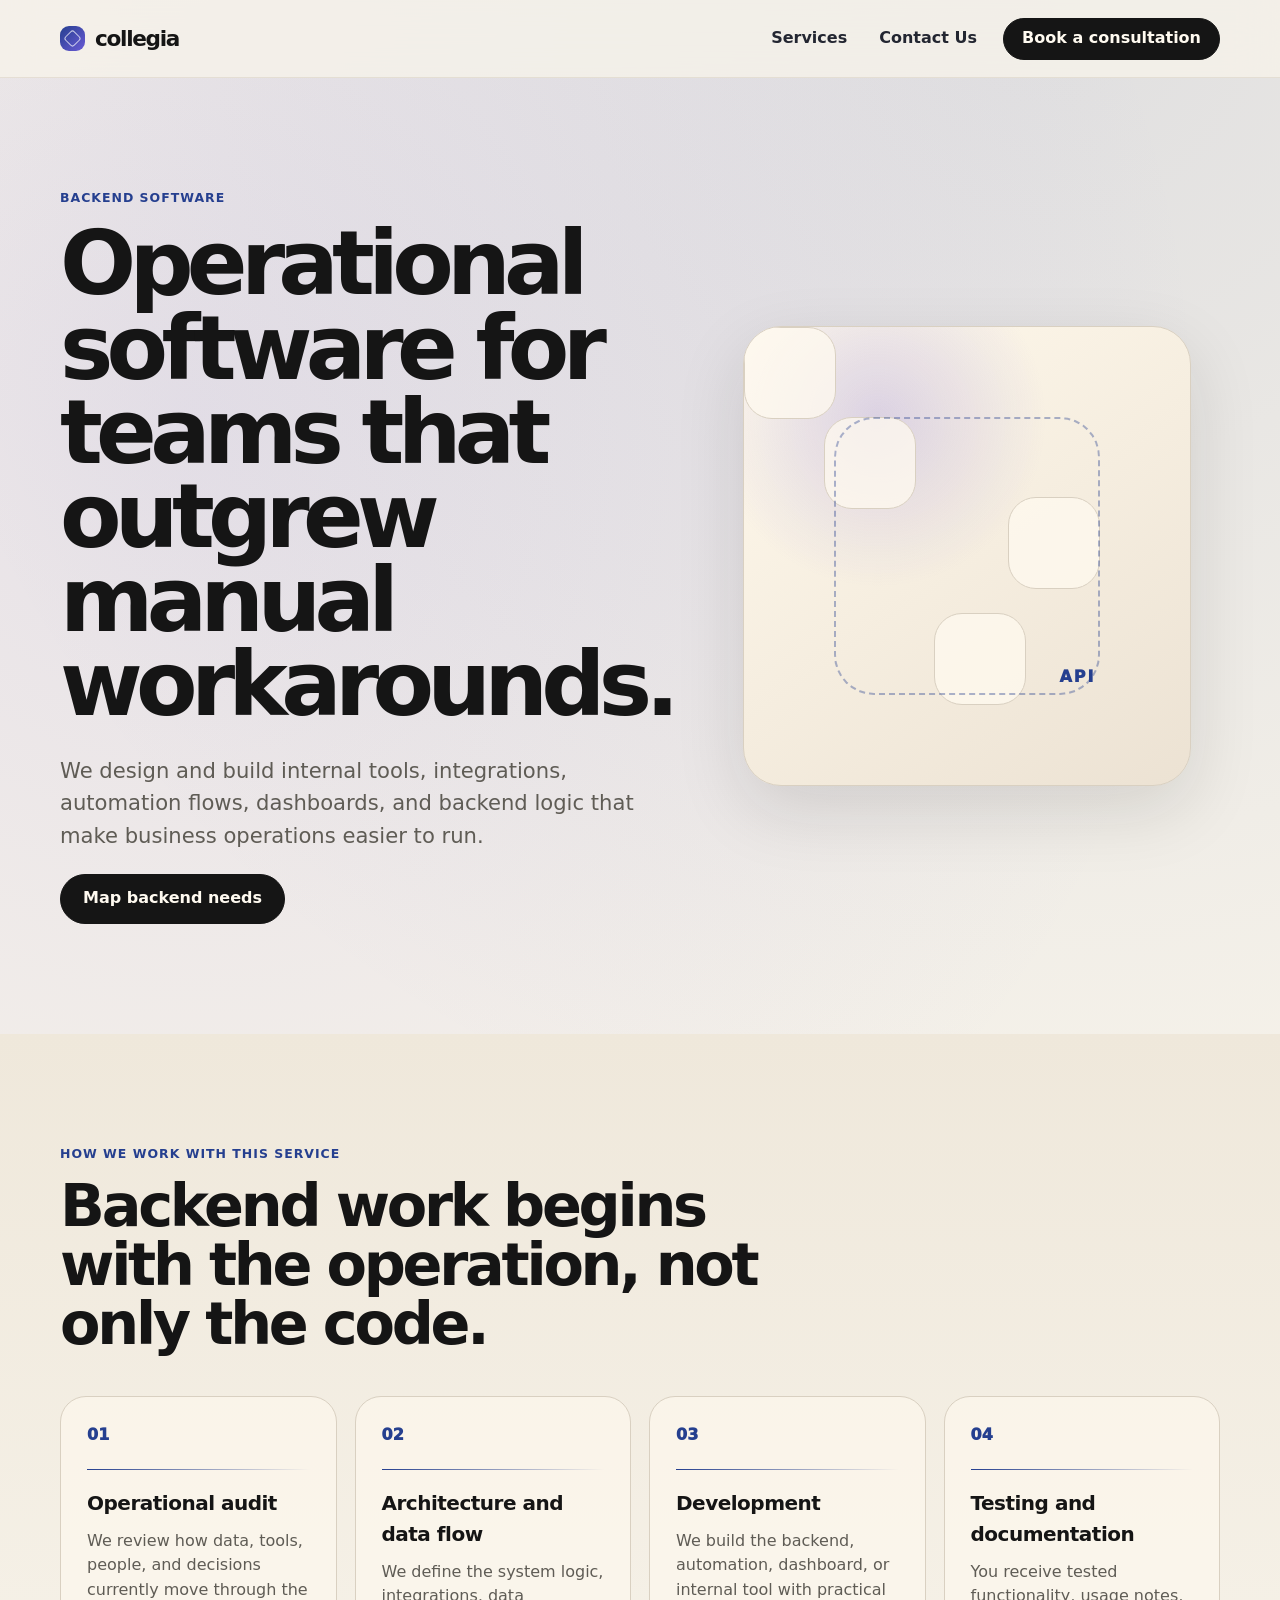
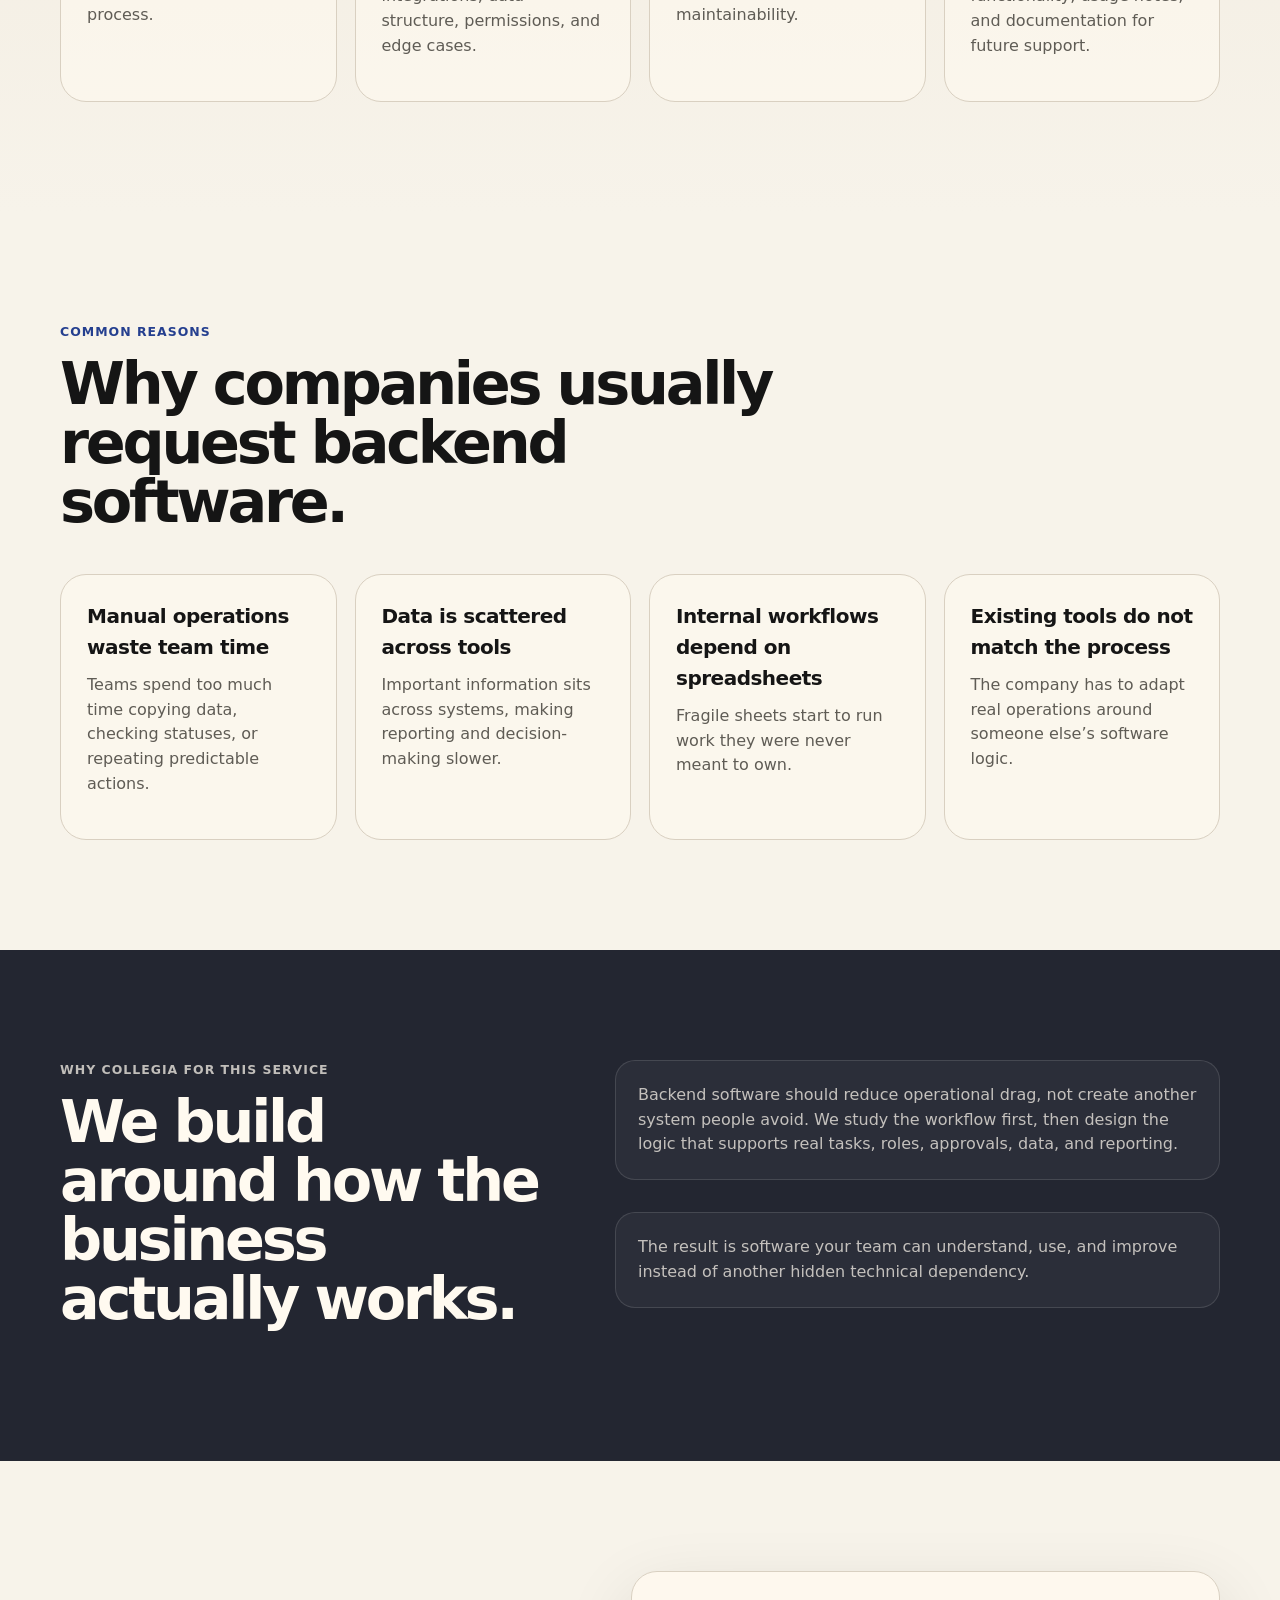
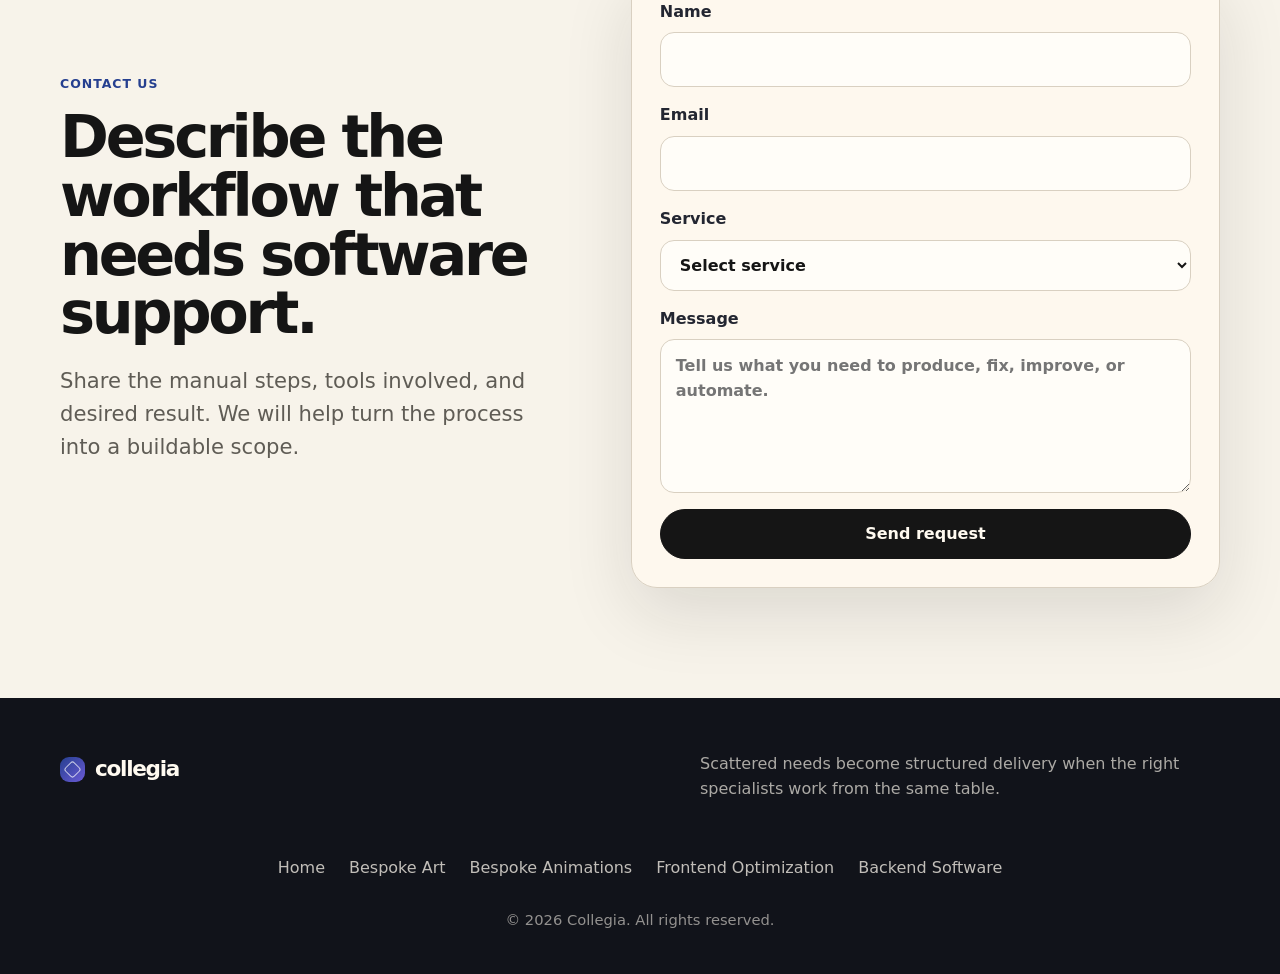
==== backend-software.html @ f005f5a8 "Add files via upload" ====
<!DOCTYPE html>
<html lang="en">
<head>
  <meta charset="UTF-8">
  <meta name="viewport" content="width=device-width, initial-scale=1.0">

  <title>Backend Software | collegia</title>
  <meta name="description" content="Backend software for internal tools, integrations, automation, dashboards, APIs, and reliable operational workflows.">
  <meta name="robots" content="index, follow">
  <meta property="og:title" content="Backend Software | collegia">
  <meta property="og:description" content="Backend software for internal tools, integrations, automation, dashboards, APIs, and reliable operational workflows.">
  <meta property="og:type" content="website">

  <link rel="stylesheet" href="style.css">
</head>
<body class="page-back">
<header class="site-header" data-header>
  <a class="logo" href="index.html" aria-label="collegia home">
    <span class="logo-mark" aria-hidden="true"></span>
    <span class="logo-text">collegia</span>
  </a>

  <button class="menu-toggle" type="button" data-menu-toggle aria-label="Open navigation menu" aria-expanded="false">
    <span></span>
    <span></span>
  </button>

  <nav class="main-nav" data-nav aria-label="Main navigation">
    <div class="dropdown">
      <button class="nav-link dropdown-toggle" type="button" data-dropdown-toggle aria-expanded="false">Services</button>
      <div class="dropdown-menu" aria-label="Services menu">
        <a href="bespoke-art.html">Bespoke Art</a>
        <a href="bespoke-animations.html">Bespoke Animations</a>
        <a href="frontend-optimization.html">Frontend Optimization</a>
        <a href="backend-software.html">Backend Software</a>
      </div>
    </div>
    <a class="nav-link" href="#contact">Contact Us</a>
    <a class="btn btn-small" href="#contact" data-open-contact>Book a consultation</a>
  </nav>
</header>

<main>

<section class="hero section-pad service-hero">
  <div class="container hero-grid">
    <div class="reveal">
      <p class="eyebrow">Backend Software</p>
      <h1>Operational software for teams that outgrew manual workarounds.</h1>
      <p class="lead">We design and build internal tools, integrations, automation flows, dashboards, and backend logic that make business operations easier to run.</p>
      <a class="btn" href="#contact">Map backend needs</a>
    </div>
    <div class="backend-visual service-visual reveal delay-1" role="img" aria-label="Abstract visual for Backend Software">
      <span></span><span></span><span></span><span></span><i></i><b></b><em></em>
    </div>
  </div>
</section>

<section class="section-pad soft-section">
  <div class="container">
    <div class="section-head reveal">
      <p class="eyebrow">How we work with this service</p>
      <h2>Backend work begins with the operation, not only the code.</h2>
    </div>
    <div class="roadmap four">
      <article class="road-step reveal"><span>01</span><h3>Operational audit</h3><p>We review how data, tools, people, and decisions currently move through the process.</p></article>
<article class="road-step reveal"><span>02</span><h3>Architecture and data flow</h3><p>We define the system logic, integrations, data structure, permissions, and edge cases.</p></article>
<article class="road-step reveal"><span>03</span><h3>Development</h3><p>We build the backend, automation, dashboard, or internal tool with practical maintainability.</p></article>
<article class="road-step reveal"><span>04</span><h3>Testing and documentation</h3><p>You receive tested functionality, usage notes, and documentation for future support.</p></article>
    </div>
  </div>
</section>

<section class="section-pad">
  <div class="container">
    <div class="section-head reveal">
      <p class="eyebrow">Common reasons</p>
      <h2>Why companies usually request backend software.</h2>
    </div>
    <div class="benefit-grid">
      <article class="feature-card reveal"><h3>Manual operations waste team time</h3><p>Teams spend too much time copying data, checking statuses, or repeating predictable actions.</p></article>
<article class="feature-card reveal"><h3>Data is scattered across tools</h3><p>Important information sits across systems, making reporting and decision-making slower.</p></article>
<article class="feature-card reveal"><h3>Internal workflows depend on spreadsheets</h3><p>Fragile sheets start to run work they were never meant to own.</p></article>
<article class="feature-card reveal"><h3>Existing tools do not match the process</h3><p>The company has to adapt real operations around someone else’s software logic.</p></article>
    </div>
  </div>
</section>

<section class="section-pad why-section">
  <div class="container why-grid">
    <div class="reveal">
      <p class="eyebrow">Why collegia for this service</p>
      <h2>We build around how the business actually works.</h2>
    </div>
    <div class="why-list reveal delay-1">
      <p>Backend software should reduce operational drag, not create another system people avoid. We study the workflow first, then design the logic that supports real tasks, roles, approvals, data, and reporting.</p>
<p>The result is software your team can understand, use, and improve instead of another hidden technical dependency.</p>
    </div>
  </div>
</section>

<section class="contact-section section-pad" id="contact">
  <div class="container contact-grid">
    <div class="reveal">
      <p class="eyebrow">Contact us</p>
      <h2>Describe the workflow that needs software support.</h2>
      <p class="lead">Share the manual steps, tools involved, and desired result. We will help turn the process into a buildable scope.</p>
    </div>
    <form class="contact-form reveal" action="https://formsubmit.co/contactevheniiteslia@gmail.com" method="POST">
  <input type="hidden" name="_captcha" value="false">
  <input type="hidden" name="_subject" value="New collegia Website Lead">
  <input type="hidden" name="_template" value="table">

  <label for="backendsoftware-name">Name
    <input id="backendsoftware-name" required name="name" type="text" autocomplete="name">
  </label>

  <label for="backendsoftware-email">Email
    <input id="backendsoftware-email" required name="email" type="email" autocomplete="email">
  </label>

  <label for="backendsoftware-service">Service
    <select id="backendsoftware-service" name="service">
      <option value="">Select service</option>
      <option value="Bespoke Art">Bespoke Art</option>
      <option value="Bespoke Animations">Bespoke Animations</option>
      <option value="Frontend Optimization">Frontend Optimization</option>
      <option value="Backend Software">Backend Software</option>
      <option value="All">All</option>
    </select>
  </label>

  <label for="backendsoftware-message">Message
    <textarea id="backendsoftware-message" name="message" rows="5" placeholder="Tell us what you need to produce, fix, improve, or automate."></textarea>
  </label>

  <button class="btn" type="submit">Send request</button>
</form>
  </div>
</section>

</main>

<footer class="site-footer">
  <div class="container footer-top">
    <a class="logo footer-logo" href="index.html" aria-label="collegia home">
      <span class="logo-mark" aria-hidden="true"></span>
      <span class="logo-text">collegia</span>
    </a>
    <p>Scattered needs become structured delivery when the right specialists work from the same table.</p>
  </div>

  <nav class="footer-nav" aria-label="Footer navigation">
    <a href="index.html">Home</a>
    <a href="bespoke-art.html">Bespoke Art</a>
    <a href="bespoke-animations.html">Bespoke Animations</a>
    <a href="frontend-optimization.html">Frontend Optimization</a>
    <a href="backend-software.html">Backend Software</a>
  </nav>

  <p class="copyright">© 2026 Collegia. All rights reserved.</p>
</footer>
<div class="contact-modal" data-contact-modal aria-hidden="true">
  <div class="modal-backdrop" data-close-modal></div>
  <div class="modal-panel" role="dialog" aria-modal="true" aria-labelledby="modal-title">
    <button class="modal-close" type="button" data-close-modal aria-label="Close contact form">×</button>
    <p class="eyebrow">Consultation</p>
    <h2 id="modal-title">Tell us what needs to move forward.</h2>
    <p class="modal-copy">Share the work, the deadline, and the current situation. We will respond with a practical next step.</p>
<form class="contact-form reveal" action="https://formsubmit.co/contactevheniiteslia@gmail.com" method="POST">
  <input type="hidden" name="_captcha" value="false">
  <input type="hidden" name="_subject" value="New collegia Website Lead">
  <input type="hidden" name="_template" value="table">

  <label for="modal-name">Name
    <input id="modal-name" required name="name" type="text" autocomplete="name">
  </label>

  <label for="modal-email">Email
    <input id="modal-email" required name="email" type="email" autocomplete="email">
  </label>

  <label for="modal-service">Service
    <select id="modal-service" name="service">
      <option value="">Select service</option>
      <option value="Bespoke Art">Bespoke Art</option>
      <option value="Bespoke Animations">Bespoke Animations</option>
      <option value="Frontend Optimization">Frontend Optimization</option>
      <option value="Backend Software">Backend Software</option>
      <option value="All">All</option>
    </select>
  </label>

  <label for="modal-message">Message
    <textarea id="modal-message" name="message" rows="5" placeholder="Tell us what you need to produce, fix, improve, or automate."></textarea>
  </label>

  <button class="btn" type="submit">Send request</button>
</form>
  </div>
</div>

<script src="script.js"></script>
</body>
</html>
---- style.css ----
:root{
  --bg:#f7f3ea;
  --bg-soft:#efe8db;
  --paper:#fffaf0;
  --text:#151515;
  --muted:#5f5c55;
  --line:#d9d0c1;
  --blue:#253f8f;
  --violet:#6b5bd6;
  --graphite:#232631;
  --white:#fffaf0;
  --shadow:0 24px 70px rgba(25,25,25,.12);
  --shadow-soft:0 14px 38px rgba(25,25,25,.08);
  --radius:26px;
  --radius-sm:16px;
  --container:1160px;
}

*{box-sizing:border-box}
html{scroll-behavior:smooth}
body{
  margin:0;
  font-family:Inter,ui-sans-serif,system-ui,-apple-system,BlinkMacSystemFont,"Segoe UI",sans-serif;
  background:
    radial-gradient(circle at 15% 10%,rgba(107,91,214,.12),transparent 26%),
    radial-gradient(circle at 82% 0%,rgba(37,63,143,.11),transparent 28%),
    var(--bg);
  color:var(--text);
  line-height:1.55;
  text-rendering:optimizeLegibility;
}
body.modal-open{overflow:hidden}
a{color:inherit;text-decoration:none}
button,input,select,textarea{font:inherit}
.container{width:min(var(--container),calc(100% - 40px));margin-inline:auto}
.section-pad{padding:110px 0}
.soft-section{background:linear-gradient(180deg,var(--bg-soft),var(--bg))}
.eyebrow{
  margin:0 0 14px;
  color:var(--blue);
  font-weight:850;
  letter-spacing:.08em;
  text-transform:uppercase;
  font-size:.78rem;
}
h1,h2,h3,p{margin-top:0}
h1{font-size:clamp(2.7rem,7vw,6.4rem);line-height:.94;letter-spacing:-.075em;margin-bottom:28px}
h2{font-size:clamp(2rem,4.6vw,4.35rem);line-height:1;letter-spacing:-.055em;margin-bottom:22px}
h3{font-size:1.25rem;letter-spacing:-.025em;margin-bottom:10px}
p{color:var(--muted)}
.lead{font-size:clamp(1.05rem,2vw,1.32rem);max-width:700px}

.site-header{
  position:sticky;top:0;z-index:20;
  height:78px;
  display:flex;align-items:center;justify-content:space-between;
  padding:0 max(20px,calc((100vw - var(--container))/2));
  background:rgba(247,243,234,.76);
  backdrop-filter:blur(18px);
  border-bottom:1px solid rgba(217,208,193,.55);
  transition:box-shadow .25s,background .25s;
}
.site-header.is-scrolled{box-shadow:0 12px 40px rgba(20,20,20,.08);background:rgba(247,243,234,.94)}
.logo{display:inline-flex;align-items:center;gap:10px;font-weight:900;letter-spacing:-.06em;font-size:1.35rem}
.logo-mark{
  width:25px;height:25px;border-radius:9px;
  background:linear-gradient(135deg,var(--blue),var(--violet));
  position:relative;display:inline-block;flex:0 0 auto;
}
.logo-mark:after{
  content:"";position:absolute;inset:6px;border:1px solid rgba(255,255,255,.7);
  transform:rotate(45deg);border-radius:3px;
}
.main-nav{display:flex;align-items:center;gap:26px}
.nav-link,.dropdown-toggle{font:inherit;border:0;background:transparent;color:var(--graphite);font-weight:700;cursor:pointer}
.nav-link:hover,.dropdown-toggle:hover{color:var(--blue)}
.dropdown{position:relative}
.dropdown-menu{
  position:absolute;top:34px;right:0;width:250px;padding:10px;
  background:rgba(255,250,240,.97);border:1px solid var(--line);
  border-radius:18px;box-shadow:var(--shadow);
  opacity:0;visibility:hidden;transform:translateY(10px);
  transition:.22s;
}
.dropdown:hover .dropdown-menu,.dropdown.open .dropdown-menu{opacity:1;visibility:visible;transform:translateY(0)}
.dropdown-menu a{display:block;padding:12px 14px;border-radius:12px;color:var(--muted)}
.dropdown-menu a:hover{background:var(--bg-soft);color:var(--text)}
.btn{
  display:inline-flex;align-items:center;justify-content:center;
  min-height:50px;padding:0 22px;border-radius:999px;
  background:var(--text);color:var(--white);
  font-weight:850;border:1px solid var(--text);
  transition:transform .22s,box-shadow .22s,background .22s,border-color .22s;
}
.btn:hover{transform:translateY(-3px);box-shadow:0 18px 35px rgba(21,21,21,.18)}
.btn-small{min-height:42px;padding:0 18px}
.btn-ghost{background:transparent;color:var(--text)}
.btn-ghost:hover{background:var(--paper)}
.hero{min-height:calc(100vh - 78px);display:flex;align-items:center;overflow:hidden}
.service-hero{min-height:82vh}
.hero-grid{display:grid;grid-template-columns:1.06fr .94fr;align-items:center;gap:70px}
.hero-actions{display:flex;gap:14px;flex-wrap:wrap;margin-top:32px}
.hero-visual,.service-visual{
  min-height:460px;border:1px solid var(--line);border-radius:38px;
  background:radial-gradient(circle at 30% 20%,rgba(107,91,214,.22),transparent 35%),linear-gradient(145deg,#fff9ec,#ece2d3);
  box-shadow:var(--shadow);position:relative;overflow:hidden;
}
.flow-lines{position:absolute;inset:0;width:100%;height:100%;fill:none;stroke:rgba(37,63,143,.45);stroke-width:3;stroke-dasharray:8 12;animation:dash 12s linear infinite}
@keyframes dash{to{stroke-dashoffset:-260}}
.node{position:absolute;width:22px;height:22px;border-radius:50%;background:var(--blue);box-shadow:0 0 0 12px rgba(37,63,143,.12)}
.node-a{top:80px;left:65px}.node-b{top:120px;right:130px}.node-c{bottom:95px;left:105px}.node-d{bottom:150px;right:80px}
.flow-card{
  position:absolute;padding:18px 22px;background:rgba(255,250,240,.78);
  border:1px solid var(--line);border-radius:18px;font-weight:850;backdrop-filter:blur(10px)
}
.card-a{top:90px;left:120px}.card-b{top:190px;right:110px}.card-c{bottom:80px;left:190px}
.section-head{max-width:780px;margin-bottom:42px}
.benefit-grid,.service-grid{display:grid;grid-template-columns:repeat(4,1fr);gap:18px}
.feature-card,.service-card,.road-step{
  border:1px solid var(--line);background:rgba(255,250,240,.58);
  border-radius:var(--radius);padding:26px;position:relative;overflow:hidden;
  transition:transform .25s,border-color .25s,box-shadow .25s,background .25s;
}
.feature-card:hover,.service-card:hover,.road-step:hover{transform:translateY(-7px);border-color:rgba(37,63,143,.38);box-shadow:var(--shadow);background:rgba(255,250,240,.9)}
.mini-icon,.service-card span{
  display:block;width:58px;height:58px;margin-bottom:28px;border-radius:18px;
  background:linear-gradient(135deg,var(--blue),var(--violet));
  position:relative;
}
.speed:after{content:"";position:absolute;inset:18px 10px;border-top:3px solid #fff;border-bottom:3px solid #fff}
.path:after{content:"";position:absolute;inset:14px;border:2px dashed #fff;border-radius:50%}
.target:after{content:"";position:absolute;inset:14px;border:2px solid #fff;border-radius:50%;box-shadow:inset 0 0 0 7px rgba(255,255,255,.25)}
.team:after{content:"";position:absolute;inset:13px;background:radial-gradient(circle,#fff 28%,transparent 30%) 0 0/16px 16px}
.service-card{display:block;min-height:310px}
.service-card:after{
  content:"";position:absolute;right:-40px;bottom:-40px;width:140px;height:140px;
  border:1px solid rgba(37,63,143,.22);border-radius:44px;transform:rotate(18deg)
}
.service-art:after{content:"";position:absolute;inset:13px;border:2px solid #fff;transform:rotate(8deg)}
.service-motion:after{content:"▶";position:absolute;color:#fff;left:22px;top:16px}
.service-front:after{content:"";position:absolute;left:12px;right:12px;top:15px;height:28px;border:2px solid #fff;border-radius:8px}
.service-back:after{content:"";position:absolute;inset:14px;border:2px dotted #fff;border-radius:50%}
.roadmap{display:grid;grid-template-columns:repeat(4,1fr);gap:18px;position:relative}
.road-step span{display:inline-flex;color:var(--blue);font-weight:950;margin-bottom:40px}
.road-step:before{
  content:"";position:absolute;left:26px;right:26px;top:72px;height:1px;
  background:linear-gradient(90deg,var(--blue),transparent);
}
.why-section{background:var(--graphite);color:var(--white)}
.why-section h2{color:var(--white)}
.why-section p{color:rgba(255,250,240,.72)}
.why-grid{display:grid;grid-template-columns:.9fr 1.1fr;gap:60px;align-items:start}
.why-list{display:grid;gap:16px}
.why-list p{
  padding:22px;border:1px solid rgba(255,255,255,.12);
  border-radius:20px;background:rgba(255,255,255,.04);
}
.contact-section{min-height:90vh;display:flex;align-items:center}
.contact-grid{display:grid;grid-template-columns:.85fr 1fr;gap:70px;align-items:center}
.contact-form{
  display:grid;gap:16px;padding:28px;border:1px solid var(--line);
  border-radius:var(--radius);background:rgba(255,250,240,.84);box-shadow:var(--shadow)
}
label{display:grid;gap:8px;color:var(--graphite);font-weight:800}
input,select,textarea{
  width:100%;border:1px solid var(--line);border-radius:14px;
  padding:14px 15px;background:#fffdf8;color:var(--text);
}
textarea{resize:vertical}
input:focus,select:focus,textarea:focus,.btn:focus-visible,a:focus-visible,button:focus-visible{
  outline:3px solid rgba(107,91,214,.28);outline-offset:3px
}
.site-footer{padding:54px 0 28px;background:#11131a;color:var(--white)}
.footer-top{display:flex;justify-content:space-between;gap:30px;align-items:flex-start}
.footer-top p{max-width:520px;color:rgba(255,250,240,.65)}
.footer-nav{display:flex;justify-content:center;gap:24px;flex-wrap:wrap;margin:38px auto 28px;color:rgba(255,250,240,.74)}
.footer-nav a:hover{color:var(--white)}
.copyright{text-align:center;color:rgba(255,250,240,.55);font-size:.92rem}

.contact-modal{position:fixed;inset:0;z-index:50;display:none;align-items:center;justify-content:center;padding:20px}
.contact-modal.open{display:flex}
.modal-backdrop{position:absolute;inset:0;background:rgba(17,19,26,.68);backdrop-filter:blur(8px)}
.modal-panel{
  position:relative;z-index:1;width:min(720px,100%);max-height:92vh;overflow:auto;
  background:var(--bg);border:1px solid var(--line);border-radius:32px;
  padding:30px;box-shadow:var(--shadow);
}
.modal-copy{max-width:590px}
.modal-close{
  position:absolute;right:18px;top:14px;width:42px;height:42px;border:1px solid var(--line);
  border-radius:50%;background:var(--paper);font-size:28px;cursor:pointer;
}
.reveal{opacity:0;transform:translateY(26px);transition:opacity .75s ease,transform .75s ease}
.reveal.visible{opacity:1;transform:translateY(0)}
.delay-1{transition-delay:.12s}

/* Service visuals */
.service-visual span,.service-visual i,.service-visual b,.service-visual em{position:absolute;display:block}
.art-visual span{border-radius:24px;border:1px solid rgba(21,21,21,.12);background:rgba(255,250,240,.65)}
.art-visual span:nth-child(1){width:230px;height:160px;left:55px;top:60px;transform:rotate(-7deg)}
.art-visual span:nth-child(2){width:240px;height:190px;right:55px;top:120px;background:rgba(107,91,214,.18)}
.art-visual span:nth-child(3){width:170px;height:170px;left:140px;bottom:55px;background:rgba(37,63,143,.18)}
.art-visual span:nth-child(4){width:90px;height:90px;right:130px;bottom:70px;background:var(--blue)}
.motion-visual span{width:110px;height:76px;border-radius:18px;border:1px solid rgba(21,21,21,.14);background:rgba(255,250,240,.75)}
.motion-visual span:nth-child(1){left:70px;top:80px}.motion-visual span:nth-child(2){left:200px;top:160px}.motion-visual span:nth-child(3){right:80px;bottom:90px}
.motion-visual i{inset:70px;border:2px dashed rgba(37,63,143,.35);border-radius:50%;animation:spin 18s linear infinite}
.motion-visual:after{content:"▶";position:absolute;left:50%;top:50%;transform:translate(-50%,-50%);font-size:44px;color:var(--blue)}
@keyframes spin{to{transform:rotate(360deg)}}
.frontend-visual span{left:55px;right:55px;height:78px;border-radius:18px;background:rgba(255,250,240,.72);border:1px solid var(--line)}
.frontend-visual span:nth-child(1){top:70px}.frontend-visual span:nth-child(2){top:175px}.frontend-visual span:nth-child(3){top:280px}
.frontend-visual b{right:70px;top:80px;width:110px;height:110px;border-radius:50%;border:12px solid rgba(37,63,143,.2);border-top-color:var(--blue)}
.backend-visual span{width:92px;height:92px;border-radius:28px;background:rgba(255,250,240,.76);border:1px solid var(--line)}
.backend-visual span:nth-child(1){left:80px;top:90px}.backend-visual span:nth-child(2){right:90px;top:170px}.backend-visual span:nth-child(3){left:190px;bottom:80px}
.backend-visual em{inset:90px;border:2px dashed rgba(37,63,143,.38);border-radius:40px}
.backend-visual:after{content:"API";position:absolute;right:95px;bottom:95px;color:var(--blue);font-weight:950;letter-spacing:.12em}

.menu-toggle{display:none;background:transparent;border:0;width:44px;height:44px;cursor:pointer}
.menu-toggle span{display:block;height:2px;background:var(--text);margin:7px;border-radius:2px;transition:.2s}
.menu-toggle[aria-expanded="true"] span:first-child{transform:translateY(4.5px) rotate(45deg)}
.menu-toggle[aria-expanded="true"] span:last-child{transform:translateY(-4.5px) rotate(-45deg)}

@media (prefers-reduced-motion: reduce){
  *,*::before,*::after{scroll-behavior:auto!important;animation:none!important;transition:none!important}
  .reveal{opacity:1;transform:none}
}

@media (max-width: 980px){
  .section-pad{padding:82px 0}
  .hero-grid,.why-grid,.contact-grid{grid-template-columns:1fr;gap:42px}
  .hero,.service-hero{min-height:auto}
  .hero-visual,.service-visual{min-height:360px}
  .benefit-grid,.service-grid,.roadmap{grid-template-columns:repeat(2,1fr)}
  .menu-toggle{display:block}
  .main-nav{
    position:fixed;top:78px;left:16px;right:16px;
    display:none;flex-direction:column;align-items:stretch;gap:10px;
    padding:18px;background:rgba(255,250,240,.98);border:1px solid var(--line);
    border-radius:22px;box-shadow:var(--shadow)
  }
  .main-nav.open{display:flex}
  .dropdown-menu{position:static;width:100%;box-shadow:none;margin-top:8px;display:none;opacity:1;visibility:visible;transform:none}
  .dropdown.open .dropdown-menu{display:block}
}

@media (max-width: 640px){
  .container{width:min(100% - 28px,var(--container))}
  .benefit-grid,.service-grid,.roadmap{grid-template-columns:1fr}
  .footer-top{flex-direction:column}
  .hero-actions{flex-direction:column;align-items:stretch}
  h1{font-size:3.1rem}
  .contact-form,.modal-panel{padding:20px}
  .site-header{padding-inline:14px}
  .flow-card{padding:12px 14px}
  .card-a{left:42px}.card-b{right:40px}.card-c{left:90px}
}
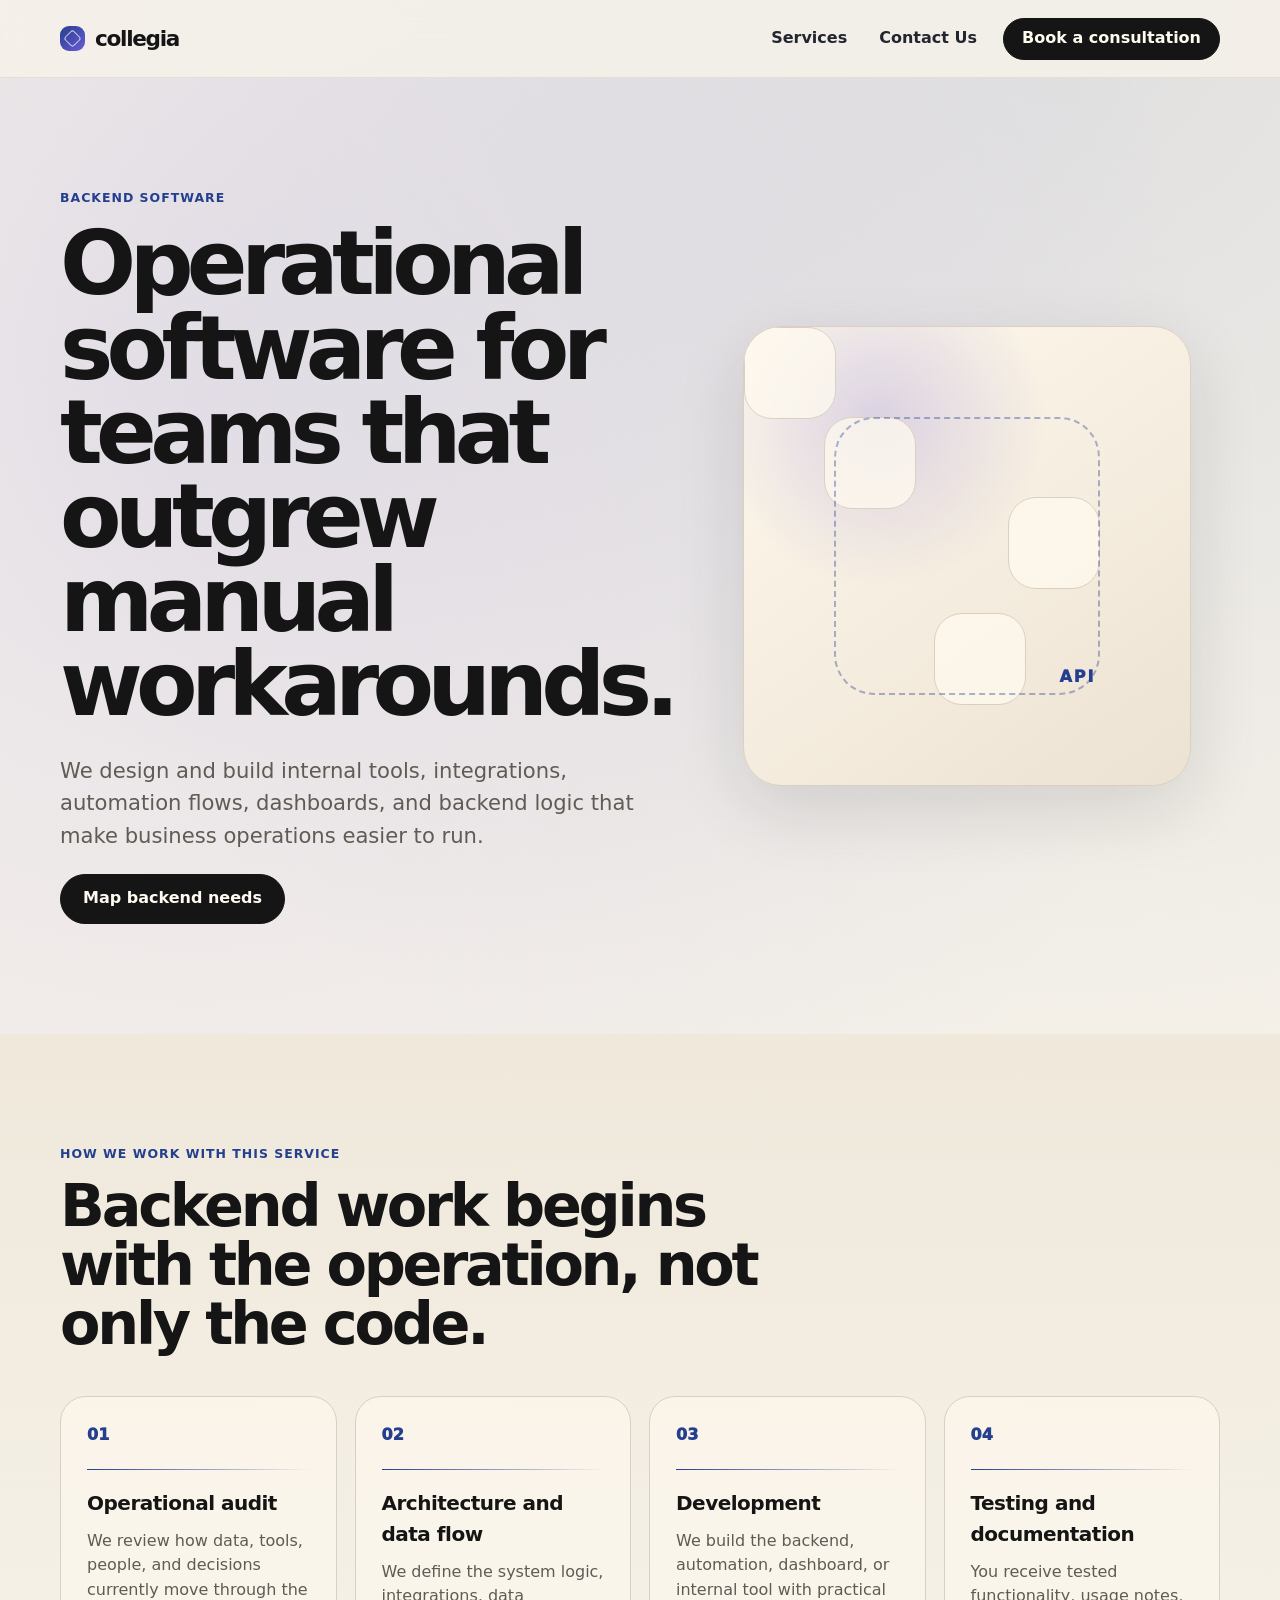
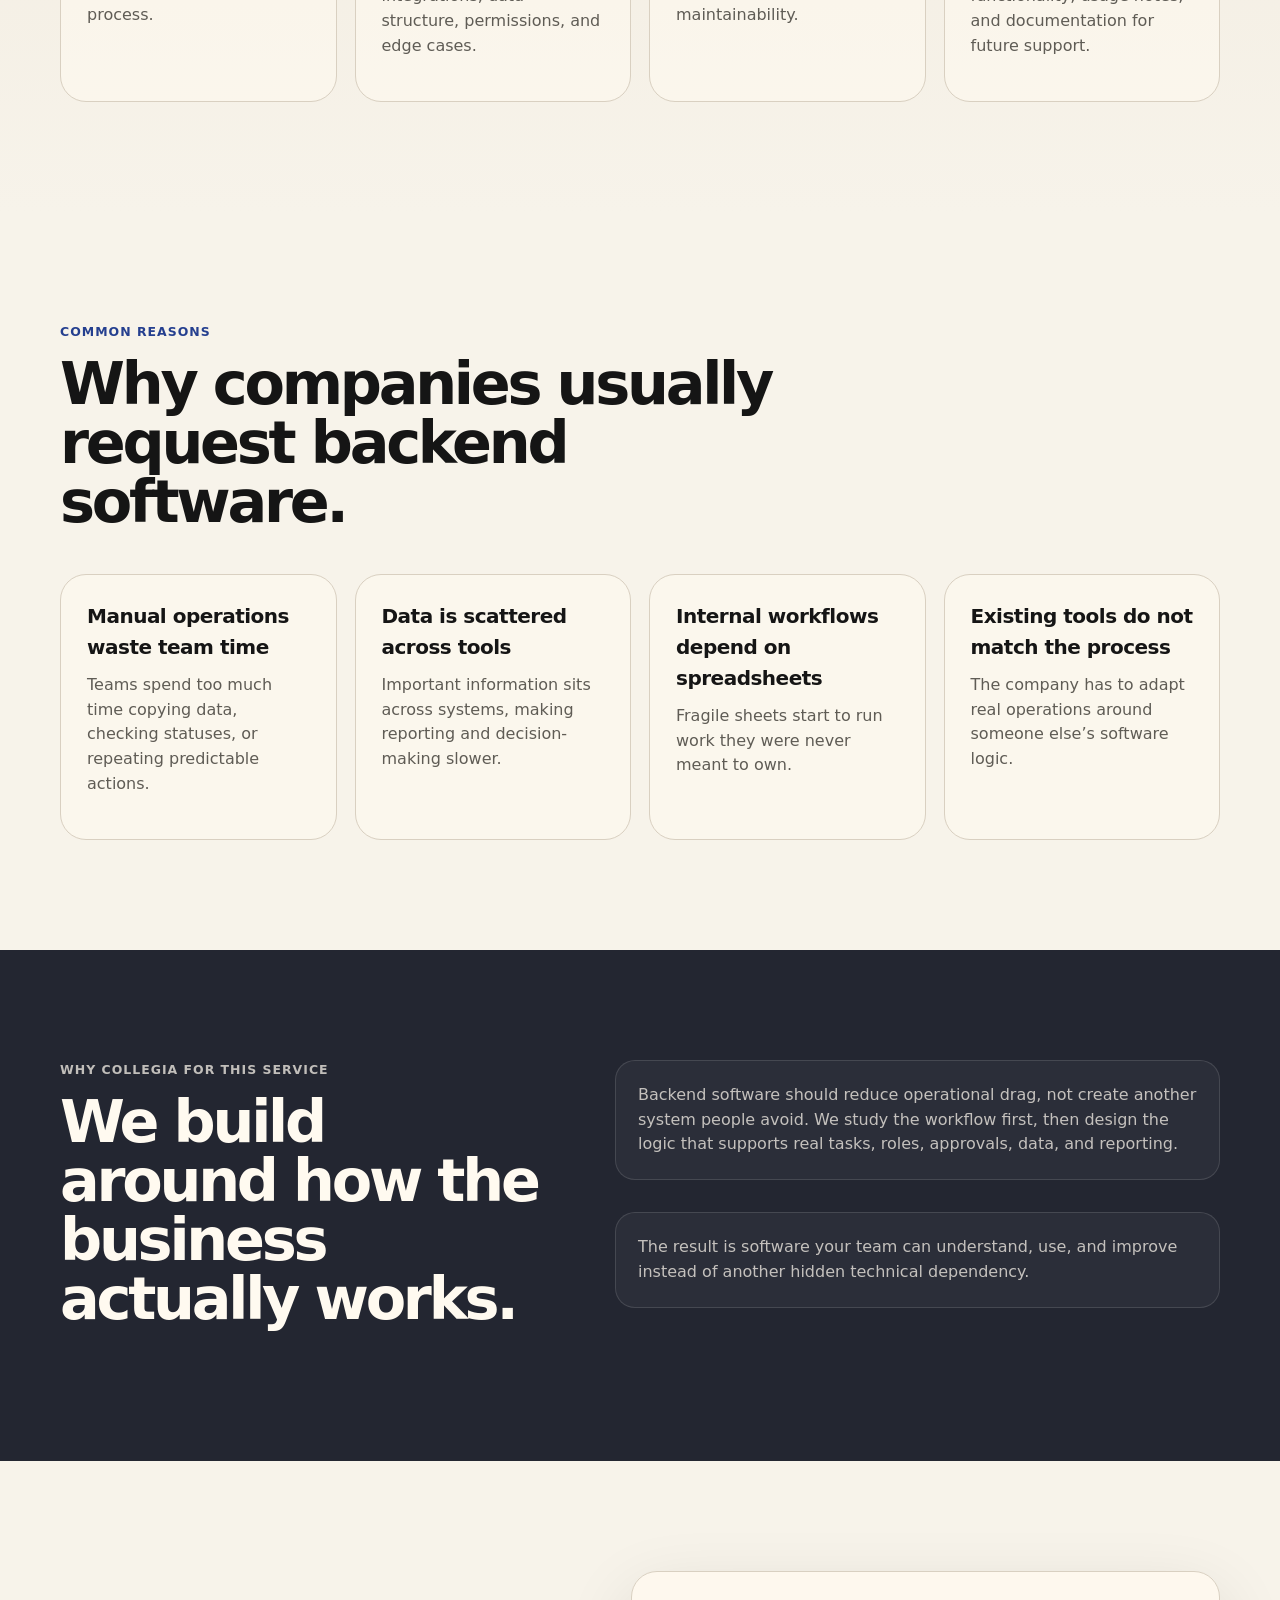
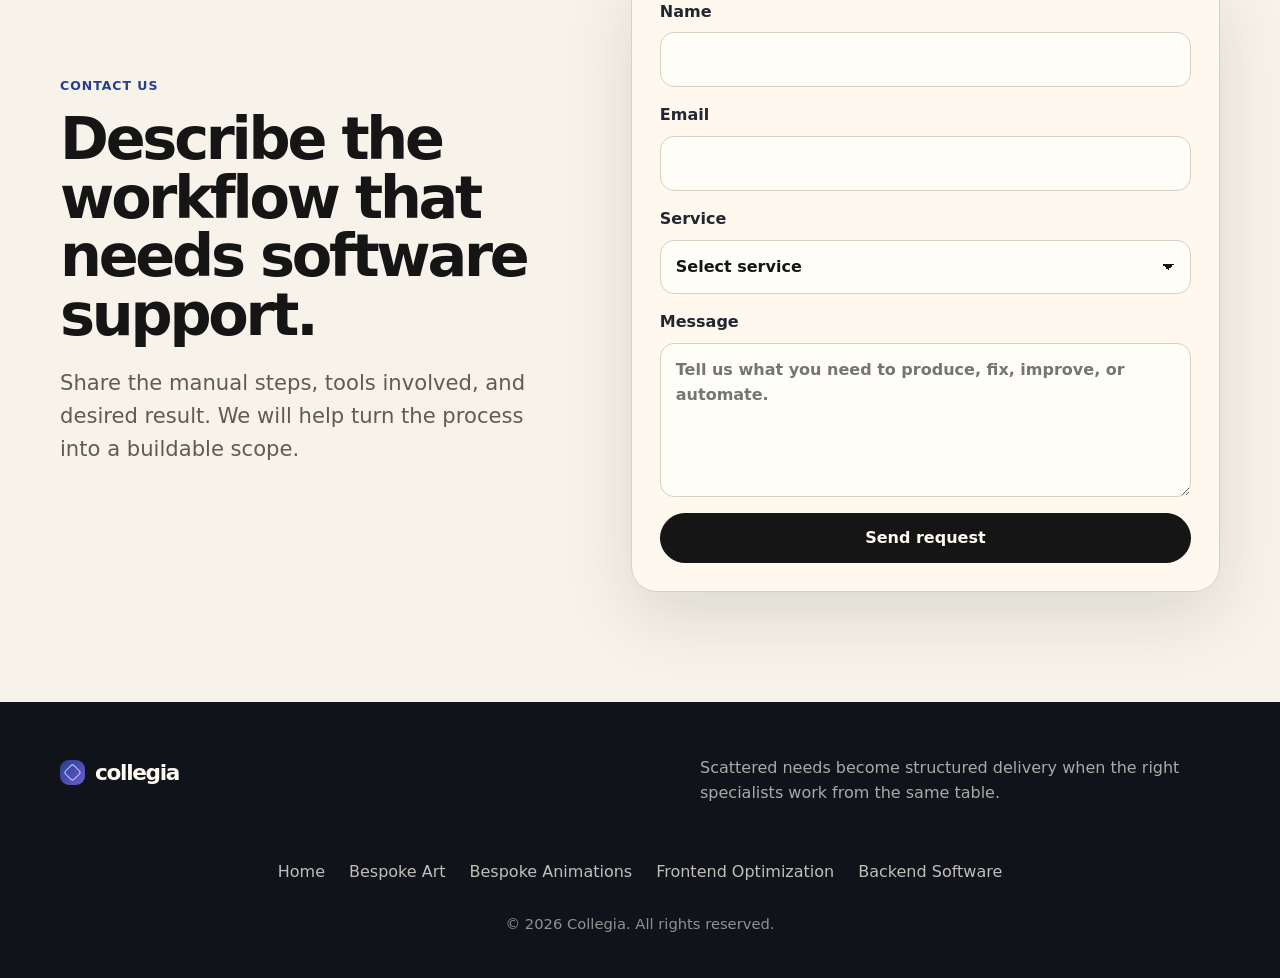
==== commit 0708bb18: "Add files via upload" ====
--- a/backend-software.html
+++ b/backend-software.html
@@ -106,10 +106,11 @@
       <h2>Describe the workflow that needs software support.</h2>
       <p class="lead">Share the manual steps, tools involved, and desired result. We will help turn the process into a buildable scope.</p>
     </div>
-    <form class="contact-form reveal" action="https://formsubmit.co/contactevheniiteslia@gmail.com" method="POST">
+    <form class="contact-form reveal" action="https://formsubmit.co/arbuzov.h@gmail.com" method="POST">
   <input type="hidden" name="_captcha" value="false">
-  <input type="hidden" name="_subject" value="New collegia Website Lead">
+  <input type="hidden" name="_subject" value="New Collegia Website Lead">
   <input type="hidden" name="_template" value="table">
+  <input type="hidden" name="_next" value="https://collegia.biz/thank-you.html">
 
   <label for="backendsoftware-name">Name
     <input id="backendsoftware-name" required name="name" type="text" autocomplete="name">
@@ -167,10 +168,11 @@
     <p class="eyebrow">Consultation</p>
     <h2 id="modal-title">Tell us what needs to move forward.</h2>
     <p class="modal-copy">Share the work, the deadline, and the current situation. We will respond with a practical next step.</p>
-<form class="contact-form reveal" action="https://formsubmit.co/contactevheniiteslia@gmail.com" method="POST">
+<form class="contact-form reveal" action="https://formsubmit.co/arbuzov.h@gmail.com" method="POST">
   <input type="hidden" name="_captcha" value="false">
-  <input type="hidden" name="_subject" value="New collegia Website Lead">
+  <input type="hidden" name="_subject" value="New Collegia Website Lead">
   <input type="hidden" name="_template" value="table">
+  <input type="hidden" name="_next" value="https://collegia.biz/thank-you.html">
 
   <label for="modal-name">Name
     <input id="modal-name" required name="name" type="text" autocomplete="name">
--- a/style.css
+++ b/style.css
@@ -253,3 +253,138 @@
   .flow-card{padding:12px 14px}
   .card-a{left:42px}.card-b{right:40px}.card-c{left:90px}
 }
+
+/* === Fix pack: forms, modal, hero roadmap, thank-you page === */
+.hero-roadmap-visual{
+  min-height:460px;
+  padding:34px;
+  display:grid;
+  grid-template-columns:1fr 1fr;
+  grid-template-rows:1fr 1fr;
+  gap:22px;
+  background:
+    radial-gradient(circle at 18% 18%,rgba(107,91,214,.18),transparent 32%),
+    radial-gradient(circle at 88% 16%,rgba(37,63,143,.12),transparent 28%),
+    linear-gradient(145deg,#fff9ec,#ece2d3);
+}
+.hero-roadmap-visual .flow-lines,
+.hero-roadmap-visual .node,
+.hero-roadmap-visual .flow-card{display:none!important}
+.roadmap-track{
+  position:absolute;
+  inset:58px;
+  border:2px solid rgba(37,63,143,.20);
+  border-radius:34px;
+  background:
+    linear-gradient(90deg,transparent 0 48%,rgba(37,63,143,.20) 48% 52%,transparent 52% 100%),
+    linear-gradient(0deg,transparent 0 48%,rgba(37,63,143,.20) 48% 52%,transparent 52% 100%);
+}
+.roadmap-track:before,
+.roadmap-track:after{
+  content:"";
+  position:absolute;
+  border-radius:999px;
+  background:linear-gradient(90deg,var(--blue),var(--violet));
+  opacity:.9;
+}
+.roadmap-track:before{left:12%;right:12%;top:50%;height:4px;transform:translateY(-50%)}
+.roadmap-track:after{top:12%;bottom:12%;left:50%;width:4px;transform:translateX(-50%)}
+.roadmap-card{
+  position:relative;
+  z-index:2;
+  align-self:center;
+  justify-self:center;
+  width:min(210px,100%);
+  min-height:142px;
+  padding:22px;
+  border:1px solid var(--line);
+  border-radius:24px;
+  background:rgba(255,250,240,.88);
+  box-shadow:var(--shadow-soft);
+  display:flex;
+  flex-direction:column;
+  justify-content:center;
+  transition:transform .25s ease, box-shadow .25s ease;
+}
+.roadmap-card:hover{transform:translateY(-6px);box-shadow:var(--shadow)}
+.roadmap-card span{
+  width:42px;
+  height:42px;
+  border-radius:14px;
+  display:inline-flex;
+  align-items:center;
+  justify-content:center;
+  color:var(--white);
+  background:linear-gradient(135deg,var(--blue),var(--violet));
+  font-weight:950;
+  margin-bottom:16px;
+}
+.roadmap-card strong{font-size:1.36rem;letter-spacing:-.04em;color:var(--text)}
+.roadmap-card small{margin-top:4px;color:var(--muted);font-weight:750}
+.visual-step-1{justify-self:start;align-self:start}
+.visual-step-2{justify-self:end;align-self:start}
+.visual-step-3{justify-self:start;align-self:end}
+.visual-step-4{justify-self:end;align-self:end}
+
+.contact-modal{
+  overflow-y:auto;
+  align-items:flex-start;
+  padding:28px 18px;
+}
+.modal-panel{
+  width:min(860px,calc(100vw - 36px));
+  max-height:none;
+  margin:auto;
+  padding:clamp(24px,4vw,44px);
+  padding-top:clamp(54px,5vw,64px);
+  overflow:visible;
+}
+.modal-panel h2{
+  max-width:760px;
+  font-size:clamp(2.35rem,7vw,5.2rem);
+  line-height:.98;
+  letter-spacing:-.065em;
+  margin-bottom:24px;
+}
+.modal-close{
+  right:18px;
+  top:18px;
+  z-index:5;
+  display:flex;
+  align-items:center;
+  justify-content:center;
+  line-height:1;
+}
+.contact-form select{
+  appearance:none;
+  -webkit-appearance:none;
+  background-color:#fffdf8;
+  background-image:linear-gradient(45deg,transparent 50%,var(--text) 50%),linear-gradient(135deg,var(--text) 50%,transparent 50%);
+  background-position:calc(100% - 22px) 50%,calc(100% - 16px) 50%;
+  background-size:6px 6px,6px 6px;
+  background-repeat:no-repeat;
+  padding-right:48px;
+}
+.contact-form button[disabled]{opacity:.68;cursor:not-allowed;transform:none;box-shadow:none}
+.thank-you-main{min-height:calc(100vh - 78px)}
+.thank-you-section{min-height:calc(100vh - 78px);display:flex;align-items:center}
+.thank-you-card{
+  max-width:920px;
+  padding:clamp(32px,6vw,70px);
+  border:1px solid var(--line);
+  border-radius:36px;
+  background:rgba(255,250,240,.82);
+  box-shadow:var(--shadow);
+}
+.thank-you-card h1{font-size:clamp(2.4rem,7vw,5.8rem)}
+
+@media (max-width:760px){
+  .hero-roadmap-visual{min-height:560px;grid-template-columns:1fr;grid-template-rows:repeat(4,1fr);padding:22px}
+  .roadmap-track{inset:36px 50%;width:4px;border:0;background:linear-gradient(var(--blue),var(--violet));transform:translateX(-50%);opacity:.35}
+  .roadmap-track:before,.roadmap-track:after{display:none}
+  .roadmap-card{width:min(280px,100%)}
+  .visual-step-1,.visual-step-2,.visual-step-3,.visual-step-4{justify-self:center;align-self:center}
+  .modal-panel{width:calc(100vw - 24px);padding:52px 18px 22px;border-radius:24px}
+  .modal-panel h2{font-size:clamp(2.1rem,13vw,3.8rem)}
+  .modal-close{right:12px;top:12px;width:40px;height:40px}
+}
